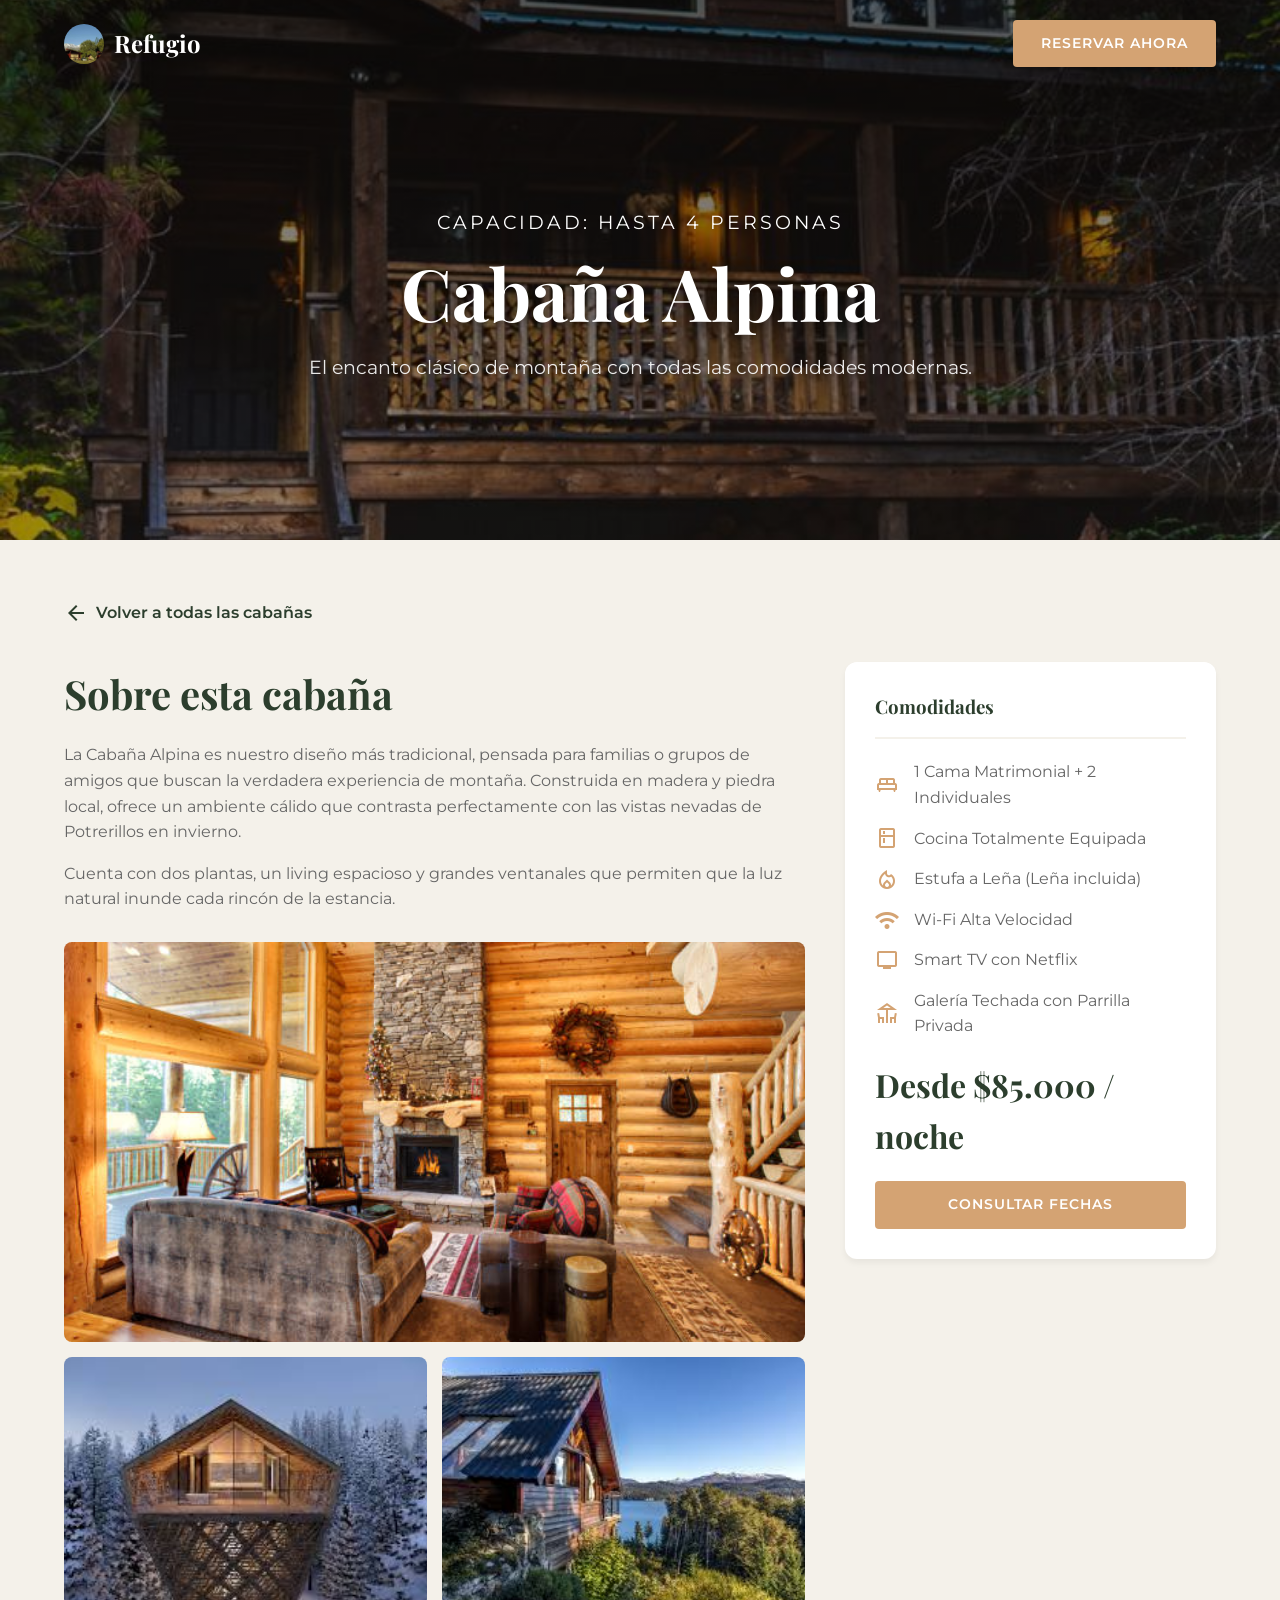
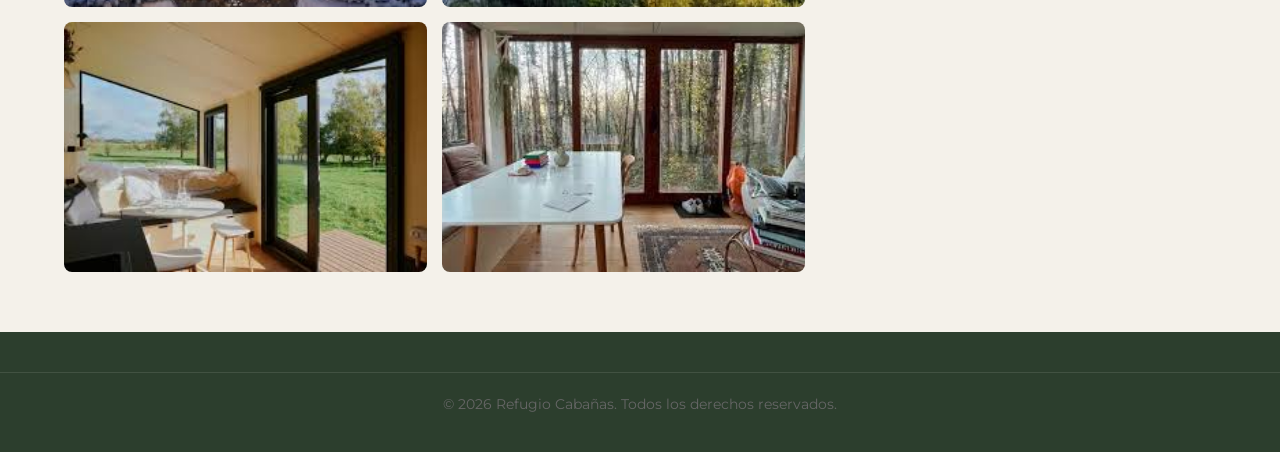
==== cabana-alpina.html @ 11d3a12a "Primer subida: Landing Page de Cabañas terminada" ====
<!DOCTYPE html>
<html lang="es">

<head>
    <meta charset="UTF-8">
    <meta name="viewport" content="width=device-width, initial-scale=1.0">
    <title>Cabaña Alpina | Refugio Cabañas</title>
    <!-- Google Fonts -->
    <link rel="preconnect" href="https://fonts.googleapis.com">
    <link rel="preconnect" href="https://fonts.gstatic.com" crossorigin>
    <link
        href="https://fonts.googleapis.com/css2?family=Montserrat:wght@300;400;500;600&family=Playfair+Display:ital,wght@0,400;0,600;0,700;1,400&display=swap"
        rel="stylesheet">
    <!-- Material Symbols -->
    <link rel="stylesheet"
        href="https://fonts.googleapis.com/css2?family=Material+Symbols+Outlined:opsz,wght,FILL,GRAD@24,400,0,0" />
    <link rel="stylesheet" href="style.css">
    <link rel="icon" href="img/cabaña.jpeg" type="image/jpeg">
    <link rel="stylesheet" href="details.css">
</head>

<body>
    <!-- Navbar (Simplified) -->
    <nav id="navbar" class="scrolled">
        <div class="nav-container">
            <a href="index.html" class="logo">
                <img src="img/cabaña.jpeg" alt="Logo Refugio" class="logo-img">
                <span>Refugio</span>
            </a>
            <div class="nav-actions">
                <a href="index.html#reserva" class="btn-primary">Reservar Ahora</a>
            </div>
        </div>
    </nav>

    <!-- Hero -->
    <header class="detail-hero hero-alpina">
        <div class="hero-content fade-in-up">
            <span class="hero-subtitle">Capacidad: Hasta 4 personas</span>
            <h1>Cabaña Alpina</h1>
            <p>El encanto clásico de montaña con todas las comodidades modernas.</p>
        </div>
    </header>

    <!-- Detail Content -->
    <section class="detail-content container">
        <div class="back-btn-container fade-in-up">
            <a href="index.html#cabanas" class="back-btn">
                <span class="material-symbols-outlined">arrow_back</span> Volver a todas las cabañas
            </a>
        </div>

        <div class="detail-grid">
            <!-- Left Column: Description & Gallery -->
            <div class="left-col slide-in-left">
                <h2>Sobre esta cabaña</h2>
                <p>La Cabaña Alpina es nuestro diseño más tradicional, pensada para familias o grupos de amigos que
                    buscan la verdadera experiencia de montaña. Construida en madera y piedra local, ofrece un ambiente
                    cálido que contrasta perfectamente con las vistas nevadas de Potrerillos en invierno.</p>
                <p>Cuenta con dos plantas, un living espacioso y grandes ventanales que permiten que la luz natural
                    inunde cada rincón de la estancia.</p>

                <div class="photo-gallery">
                    <img src="img/interior-comedor-eruopa.jpg" alt="Interior Alpina Living" class="main-img">
                    <img src="img/cabaña-exterior.jpeg" alt="Cabaña Exterior">
                    <img src="img/exterior.jpeg" alt="Exterior">
                    <img src="img/ventanal-cabaña.jpeg" alt="Ventanal">
                    <img src="img/ventanal-nuevo.jpeg" alt="Ventanal Nuevo">
                </div>
            </div>

            <!-- Right Column: Amenities & Booking -->
            <div class="right-col slide-in-right">
                <div class="amenities-list">
                    <h3>Comodidades</h3>

                    <div class="amenity-item">
                        <span class="material-symbols-outlined">king_bed</span>
                        <div>1 Cama Matrimonial + 2 Individuales</div>
                    </div>
                    <div class="amenity-item">
                        <span class="material-symbols-outlined">kitchen</span>
                        <div>Cocina Totalmente Equipada</div>
                    </div>
                    <div class="amenity-item">
                        <span class="material-symbols-outlined">local_fire_department</span>
                        <div>Estufa a Leña (Leña incluida)</div>
                    </div>
                    <div class="amenity-item">
                        <span class="material-symbols-outlined">wifi</span>
                        <div>Wi-Fi Alta Velocidad</div>
                    </div>
                    <div class="amenity-item">
                        <span class="material-symbols-outlined">tv</span>
                        <div>Smart TV con Netflix</div>
                    </div>
                    <div class="amenity-item">
                        <span class="material-symbols-outlined">deck</span>
                        <div>Galería Techada con Parrilla Privada</div>
                    </div>

                    <span class="price-tag">Desde $85.000 / noche</span>

                    <a href="index.html#reserva" class="btn-primary btn-block text-center"
                        style="margin-top: 20px;">Consultar Fechas</a>
                </div>
            </div>
        </div>
    </section>

    <!-- Footer -->
    <footer class="footer" style="padding-top: 40px;">
        <div class="footer-bottom">
            <p>&copy; 2026 Refugio Cabañas. Todos los derechos reservados.</p>
        </div>
    </footer>

    <script src="script.js"></script>
</body>

</html>
---- style.css ----
/* Custom Properties */
:root {
    --primary: #2C3E2D;
    /* Forest Green */
    --primary-light: #3A513B;
    --accent: #D4A373;
    /* Wood color */
    --accent-hover: #b88655;
    --bg-light: #FAFAFA;
    --bg-crema: #F4F1EA;
    --text-main: #333333;
    --text-muted: #666666;
    --white: #FFFFFF;

    --font-heading: 'Playfair Display', serif;
    --font-body: 'Montserrat', sans-serif;

    --shadow-sm: 0 4px 6px rgba(0, 0, 0, 0.05);
    --shadow-md: 0 10px 30px rgba(0, 0, 0, 0.1);
    --shadow-lg: 0 20px 40px rgba(0, 0, 0, 0.15);

    --transition: all 0.3s cubic-bezier(0.4, 0, 0.2, 1);
}

* {
    margin: 0;
    padding: 0;
    box-sizing: border-box;
}

html {
    scroll-behavior: smooth;
}

body {
    font-family: var(--font-body);
    color: var(--text-main);
    background-color: var(--bg-crema);
    line-height: 1.6;
    overflow-x: hidden;
}

/* Typography */
h1,
h2,
h3,
h4 {
    font-family: var(--font-heading);
    color: var(--primary);
    margin-bottom: 1rem;
}

h2 {
    font-size: 2.5rem;
}

p {
    margin-bottom: 1rem;
    color: var(--text-muted);
}

.section-subtitle {
    display: inline-block;
    color: var(--accent);
    text-transform: uppercase;
    letter-spacing: 2px;
    font-weight: 600;
    font-size: 0.85rem;
    margin-bottom: 0.5rem;
}

.text-center {
    text-align: center;
}

.relative {
    position: relative;
}

.z-10 {
    z-index: 10;
}

/* Buttons */
.btn-primary,
.btn-outline,
.btn-sm {
    display: inline-block;
    padding: 12px 28px;
    border-radius: 4px;
    text-decoration: none;
    font-weight: 600;
    text-transform: uppercase;
    letter-spacing: 1px;
    font-size: 0.9rem;
    transition: var(--transition);
    cursor: pointer;
    border: none;
}

.btn-primary {
    background-color: var(--accent);
    color: var(--white);
}

.btn-primary:hover {
    background-color: var(--accent-hover);
    transform: translateY(-2px);
    box-shadow: var(--shadow-md);
}

.btn-outline {
    background-color: transparent;
    border: 2px solid var(--white);
    color: var(--white);
}

.btn-outline:hover {
    background-color: var(--white);
    color: var(--primary);
}

.btn-sm {
    padding: 8px 20px;
    font-size: 0.8rem;
}

.btn-block {
    display: block;
    width: 100%;
}

/* Container */
.container {
    width: 90%;
    max-width: 1200px;
    margin: 0 auto;
}

.section-padding {
    padding: 100px 0;
}

.bg-light {
    background-color: var(--bg-light);
}

/* Navbar */
#navbar {
    position: fixed;
    top: 0;
    width: 100%;
    z-index: 1000;
    transition: var(--transition);
    background: transparent;
    padding: 20px 0;
}

#navbar.scrolled {
    background: rgba(44, 62, 45, 0.95);
    backdrop-filter: blur(10px);
    padding: 15px 0;
    box-shadow: var(--shadow-sm);
}

.nav-container {
    width: 90%;
    max-width: 1200px;
    margin: 0 auto;
    display: flex;
    justify-content: space-between;
    align-items: center;
}

.logo {
    display: flex;
    align-items: center;
    gap: 10px;
    color: var(--white);
    font-family: var(--font-heading);
    font-size: 1.5rem;
    font-weight: 700;
    text-decoration: none;
}

.logo-img {
    width: 40px;
    height: 40px;
    border-radius: 50%;
    object-fit: cover;
}

.nav-links {
    display: flex;
    list-style: none;
    gap: 30px;
}

.nav-links a {
    color: var(--white);
    text-decoration: none;
    font-weight: 500;
    font-size: 0.95rem;
    transition: var(--transition);
    position: relative;
}

.nav-links a::after {
    content: '';
    position: absolute;
    bottom: -5px;
    left: 0;
    width: 0%;
    height: 2px;
    background-color: var(--accent);
    transition: var(--transition);
}

.nav-links a:hover::after {
    width: 100%;
}

.nav-actions {
    display: flex;
    align-items: center;
    gap: 15px;
}

.mobile-menu-btn {
    display: none;
    background: transparent;
    border: none;
    color: var(--white);
    font-size: 2rem;
    cursor: pointer;
}

/* Hero Section */
.hero {
    position: relative;
    height: 100vh;
    display: flex;
    align-items: center;
    justify-content: center;
    text-align: center;
    background: url('https://images.unsplash.com/photo-1433086966358-54859d0ed716?auto=format&fit=crop&q=80&w=2070') center/cover no-repeat;
    background-attachment: fixed;
}

.hero-overlay {
    position: absolute;
    top: 0;
    left: 0;
    width: 100%;
    height: 100%;
    background: linear-gradient(to bottom, rgba(0, 0, 0, 0.6), rgba(0, 0, 0, 0.3));
}

.hero-content {
    position: relative;
    z-index: 1;
    color: var(--white);
    max-width: 800px;
    padding: 0 20px;
}

.hero-subtitle {
    display: block;
    font-family: var(--font-body);
    font-size: 1.2rem;
    letter-spacing: 3px;
    text-transform: uppercase;
    margin-bottom: 15px;
    animation: fadeInDown 1s ease;
}

.hero-content h1 {
    color: var(--white);
    font-size: 4.5rem;
    margin-bottom: 20px;
    line-height: 1.1;
    text-shadow: 0 4px 10px rgba(0, 0, 0, 0.3);
}

.hero-content p {
    color: rgba(255, 255, 255, 0.9);
    font-size: 1.2rem;
    margin-bottom: 30px;
}

.scroll-indicator {
    position: absolute;
    bottom: 30px;
    left: 50%;
    transform: translateX(-50%);
    color: var(--white);
    z-index: 10;
    animation: bounce 2s infinite;
}

/* Booking Bar */
.booking-section {
    position: relative;
    z-index: 20;
    margin-top: -60px;
    padding: 0 20px;
}

.booking-container {
    max-width: 1000px;
    margin: 0 auto;
    background: rgba(255, 255, 255, 0.95);
    backdrop-filter: blur(10px);
    border-radius: 12px;
    box-shadow: var(--shadow-lg);
    padding: 25px 35px;
}

.booking-form {
    display: grid;
    grid-template-columns: repeat(auto-fit, minmax(200px, 1fr));
    gap: 20px;
    align-items: flex-end;
}

.form-group {
    display: flex;
    flex-direction: column;
}

.form-group label {
    font-size: 0.85rem;
    font-weight: 600;
    color: var(--primary);
    margin-bottom: 8px;
    display: flex;
    align-items: center;
    gap: 5px;
}

.form-group label span {
    font-size: 16px;
    color: var(--accent);
}

.form-group input,
.form-group select {
    padding: 12px 15px;
    border: 1px solid #ddd;
    border-radius: 6px;
    font-family: var(--font-body);
    font-size: 1rem;
    transition: var(--transition);
}

.form-group input:focus,
.form-group select:focus {
    outline: none;
    border-color: var(--accent);
    box-shadow: 0 0 0 3px rgba(212, 163, 115, 0.2);
}

/* About Section */
.about-grid {
    display: grid;
    grid-template-columns: 1fr 1fr;
    gap: 60px;
    align-items: center;
}

.check-list {
    list-style: none;
    margin-top: 20px;
}

.check-list li {
    display: flex;
    align-items: center;
    gap: 10px;
    margin-bottom: 12px;
    font-weight: 500;
    color: var(--primary);
}

.check-list li span {
    color: var(--accent);
}

.about-image {
    position: relative;
}

.about-image img {
    width: 100%;
    border-radius: 12px;
    box-shadow: var(--shadow-md);
}

.experience-badge {
    position: absolute;
    bottom: -30px;
    left: -30px;
    background: var(--primary);
    color: var(--white);
    padding: 30px;
    border-radius: 50%;
    text-align: center;
    box-shadow: var(--shadow-lg);
    border: 8px solid var(--bg-crema);
}

.experience-badge .years {
    display: block;
    font-family: var(--font-heading);
    font-size: 2.5rem;
    font-weight: 700;
    line-height: 1;
    color: var(--accent);
}

.experience-badge .text {
    font-size: 0.8rem;
    text-transform: uppercase;
    letter-spacing: 1px;
}

/* Amenities Element */
.amenities-grid {
    display: grid;
    grid-template-columns: repeat(auto-fit, minmax(220px, 1fr));
    gap: 30px;
    margin-top: 50px;
}

.amenity-card {
    background: var(--white);
    padding: 40px 20px;
    border-radius: 12px;
    box-shadow: var(--shadow-sm);
    transition: var(--transition);
    border-bottom: 4px solid transparent;
}

.amenity-card:hover {
    transform: translateY(-10px);
    box-shadow: var(--shadow-md);
    border-bottom-color: var(--accent);
}

.icon-wrapper {
    width: 70px;
    height: 70px;
    background: rgba(212, 163, 115, 0.1);
    color: var(--accent);
    border-radius: 50%;
    display: flex;
    align-items: center;
    justify-content: center;
    margin: 0 auto 20px auto;
    transition: var(--transition);
}

.icon-wrapper span {
    font-size: 32px;
}

.amenity-card:hover .icon-wrapper {
    background: var(--accent);
    color: var(--white);
}

/* Gallery / Cabins */
.gallery-grid {
    display: grid;
    grid-template-columns: repeat(auto-fit, minmax(300px, 1fr));
    gap: 30px;
    margin-top: 50px;
}

.gallery-item {
    border-radius: 12px;
    overflow: hidden;
    position: relative;
    box-shadow: var(--shadow-md);
}

.image-wrapper {
    position: relative;
    height: 400px;
    overflow: hidden;
}

.image-wrapper img {
    width: 100%;
    height: 100%;
    object-fit: cover;
    object-position: center;
    transition: transform 0.6s ease;
    display: block;
}

.gallery-item:hover .image-wrapper img {
    transform: scale(1.1);
}

.overlay {
    position: absolute;
    inset: 0;
    background: linear-gradient(to top, rgba(0, 0, 0, 0.8) 0%, rgba(0, 0, 0, 0) 100%);
    display: flex;
    flex-direction: column;
    justify-content: flex-end;
    padding: 30px;
    color: var(--white);
    opacity: 0.9;
    transition: var(--transition);
}

.overlay h3 {
    color: var(--white);
    margin-bottom: 5px;
    transform: translateY(20px);
    transition: var(--transition);
}

.overlay span {
    font-size: 0.9rem;
    margin-bottom: 20px;
    transform: translateY(20px);
    opacity: 0;
    transition: var(--transition);
}

.overlay .btn-sm {
    align-self: flex-start;
    transform: translateY(20px);
    opacity: 0;
    border: 1px solid var(--accent);
    background: var(--accent);
    color: white;
}

.gallery-item:hover .overlay h3,
.gallery-item:hover .overlay span,
.gallery-item:hover .overlay .btn-sm {
    transform: translateY(0);
    opacity: 1;
}

/* Testimonials */
.testimonials-section {
    position: relative;
    background: url('https://images.unsplash.com/photo-1542718610-a1d656d1884c?q=80&w=2000&auto=format&fit=crop') center/cover fixed;
    color: var(--white);
}

.parallax-overlay {
    position: absolute;
    inset: 0;
    background: rgba(44, 62, 45, 0.85);
    /* Primary color overlay */
}

.testimonials-section h2 {
    color: var(--white);
    margin-bottom: 40px;
}

.testimonial {
    max-width: 800px;
    margin: 0 auto;
}

.stars {
    color: #FFD700;
    margin-bottom: 20px;
}

.stars span {
    font-size: 24px;
}

.quote {
    font-size: 1.5rem;
    font-style: italic;
    font-family: var(--font-heading);
    margin-bottom: 20px;
    color: white;
}

.author {
    font-weight: 600;
    letter-spacing: 1px;
    text-transform: uppercase;
    color: var(--accent);
}

/* Footer */
.footer {
    background-color: var(--primary);
    color: rgba(255, 255, 255, 0.7);
    padding: 80px 0 20px 0;
}

.footer-grid {
    display: grid;
    grid-template-columns: 2fr 1fr 1fr;
    gap: 40px;
    margin-bottom: 40px;
}

.footer h3,
.footer h4 {
    color: var(--white);
}

.footer-brand p {
    margin: 20px 0;
    max-width: 300px;
}

.social-links {
    display: flex;
    gap: 15px;
}

.social-links a {
    display: flex;
    align-items: center;
    justify-content: center;
    width: 40px;
    height: 40px;
    background: rgba(255, 255, 255, 0.1);
    color: var(--white);
    border-radius: 50%;
    text-decoration: none;
    transition: var(--transition);
}

.social-links a:hover {
    background: var(--accent);
    transform: translateY(-3px);
}

.footer-links ul,
.footer-contact ul {
    list-style: none;
}

.footer-links li,
.footer-contact li {
    margin-bottom: 12px;
}

.footer-links a {
    color: rgba(255, 255, 255, 0.7);
    text-decoration: none;
    transition: var(--transition);
}

.footer-links a:hover {
    color: var(--accent);
    padding-left: 5px;
}

.footer-contact li {
    display: flex;
    align-items: center;
    gap: 10px;
}

.footer-contact span {
    color: var(--accent);
}

.footer-bottom {
    text-align: center;
    padding-top: 20px;
    border-top: 1px solid rgba(255, 255, 255, 0.1);
    font-size: 0.9rem;
}

/* Animations */
@keyframes fadeInDown {
    from {
        opacity: 0;
        transform: translateY(-30px);
    }

    to {
        opacity: 1;
        transform: translateY(0);
    }
}

@keyframes bounce {

    0%,
    20%,
    50%,
    80%,
    100% {
        transform: translateY(0) translateX(-50%);
    }

    40% {
        transform: translateY(-20px) translateX(-50%);
    }

    60% {
        transform: translateY(-10px) translateX(-50%);
    }
}

/* Scroll Animation Classes */
.fade-in-up {
    opacity: 0;
    transform: translateY(40px);
    transition: opacity 0.8s ease, transform 0.8s ease;
}

.slide-in-left {
    opacity: 0;
    transform: translateX(-40px);
    transition: opacity 0.8s ease, transform 0.8s ease;
}

.slide-in-right {
    opacity: 0;
    transform: translateX(40px);
    transition: opacity 0.8s ease, transform 0.8s ease;
}

.is-visible {
    opacity: 1;
    transform: translate(0);
}

/* Responsive Design */
@media (max-width: 992px) {
    .hero-content h1 {
        font-size: 3.5rem;
    }

    .about-grid {
        grid-template-columns: 1fr;
    }

    .about-image {
        margin-top: 40px;
        padding-left: 30px;
    }

    .experience-badge {
        left: 0;
    }

    .footer-grid {
        grid-template-columns: 1fr 1fr;
    }
}

@media (max-width: 768px) {
    .nav-links {
        position: absolute;
        top: 100%;
        left: 0;
        width: 100%;
        background: var(--primary);
        flex-direction: column;
        gap: 0;
        max-height: 0;
        overflow: hidden;
        transition: max-height 0.4s ease;
    }

    .nav-links.active {
        max-height: 300px;
    }

    .nav-links li {
        text-align: center;
        padding: 15px 0;
        border-bottom: 1px solid rgba(255, 255, 255, 0.05);
    }

    .mobile-menu-btn {
        display: block;
    }

    .nav-actions .btn-primary {
        display: none;
    }

    .hero-content h1 {
        font-size: 2.8rem;
    }

    .booking-section {
        margin-top: -30px;
    }

    .footer-grid {
        grid-template-columns: 1fr;
    }
}
---- details.css ----
/* Specific styles for detail pages */
.detail-hero {
    height: 60vh;
    display: flex;
    align-items: center;
    justify-content: center;
    text-align: center;
    padding-top: 80px;
}

.hero-alpina {
    background: linear-gradient(to bottom, rgba(0, 0, 0, 0.6), rgba(0, 0, 0, 0.3)), url('img/cabaña-1.jpg') center/cover no-repeat;
    background-size: cover;
    background-position: center;
}

.hero-suite {
    background: linear-gradient(to bottom, rgba(0, 0, 0, 0.6), rgba(0, 0, 0, 0.3)), url('img/cabaña-dos.jpg') center/cover no-repeat;
    background-size: cover;
    background-position: center;
}

.hero-premium {
    background: linear-gradient(to bottom, rgba(0, 0, 0, 0.6), rgba(0, 0, 0, 0.3)), url('img/cabaña-tres.jpg') center/cover no-repeat;
    background-size: cover;
    background-position: center;
}

.detail-content {
    padding: 60px 0;
}

.back-btn-container {
    margin-bottom: 30px;
}

.back-btn {
    display: inline-flex;
    align-items: center;
    gap: 8px;
    color: var(--primary);
    text-decoration: none;
    font-weight: 600;
    transition: var(--transition);
}

.back-btn:hover {
    color: var(--accent);
    transform: translateX(-5px);
}

.detail-grid {
    display: grid;
    grid-template-columns: 2fr 1fr;
    gap: 40px;
}

.photo-gallery {
    display: grid;
    grid-template-columns: 1fr 1fr;
    gap: 15px;
    margin-top: 30px;
}

.photo-gallery img {
    width: 100%;
    height: 250px;
    object-fit: cover;
    object-position: center;
    border-radius: 8px;
    transition: var(--transition);
    display: block;
}

.photo-gallery img.main-img {
    grid-column: 1 / -1;
    height: 400px;
}

.photo-gallery img:hover {
    transform: scale(1.02);
    box-shadow: var(--shadow-md);
}

.amenities-list {
    background: var(--white);
    padding: 30px;
    border-radius: 12px;
    box-shadow: var(--shadow-sm);
    position: sticky;
    top: 100px;
}

.amenities-list h3 {
    border-bottom: 2px solid var(--bg-crema);
    padding-bottom: 15px;
    margin-bottom: 20px;
}

.amenity-item {
    display: flex;
    align-items: center;
    gap: 15px;
    margin-bottom: 15px;
    color: var(--text-muted);
}

.amenity-item span {
    color: var(--accent);
}

.price-tag {
    font-size: 2rem;
    color: var(--primary);
    font-family: var(--font-heading);
    font-weight: 700;
    margin: 20px 0;
    display: block;
}

@media (max-width: 768px) {
    .detail-grid {
        grid-template-columns: 1fr;
    }

    .photo-gallery {
        grid-template-columns: 1fr;
    }

    .photo-gallery img.main-img {
        height: 250px;
    }
}
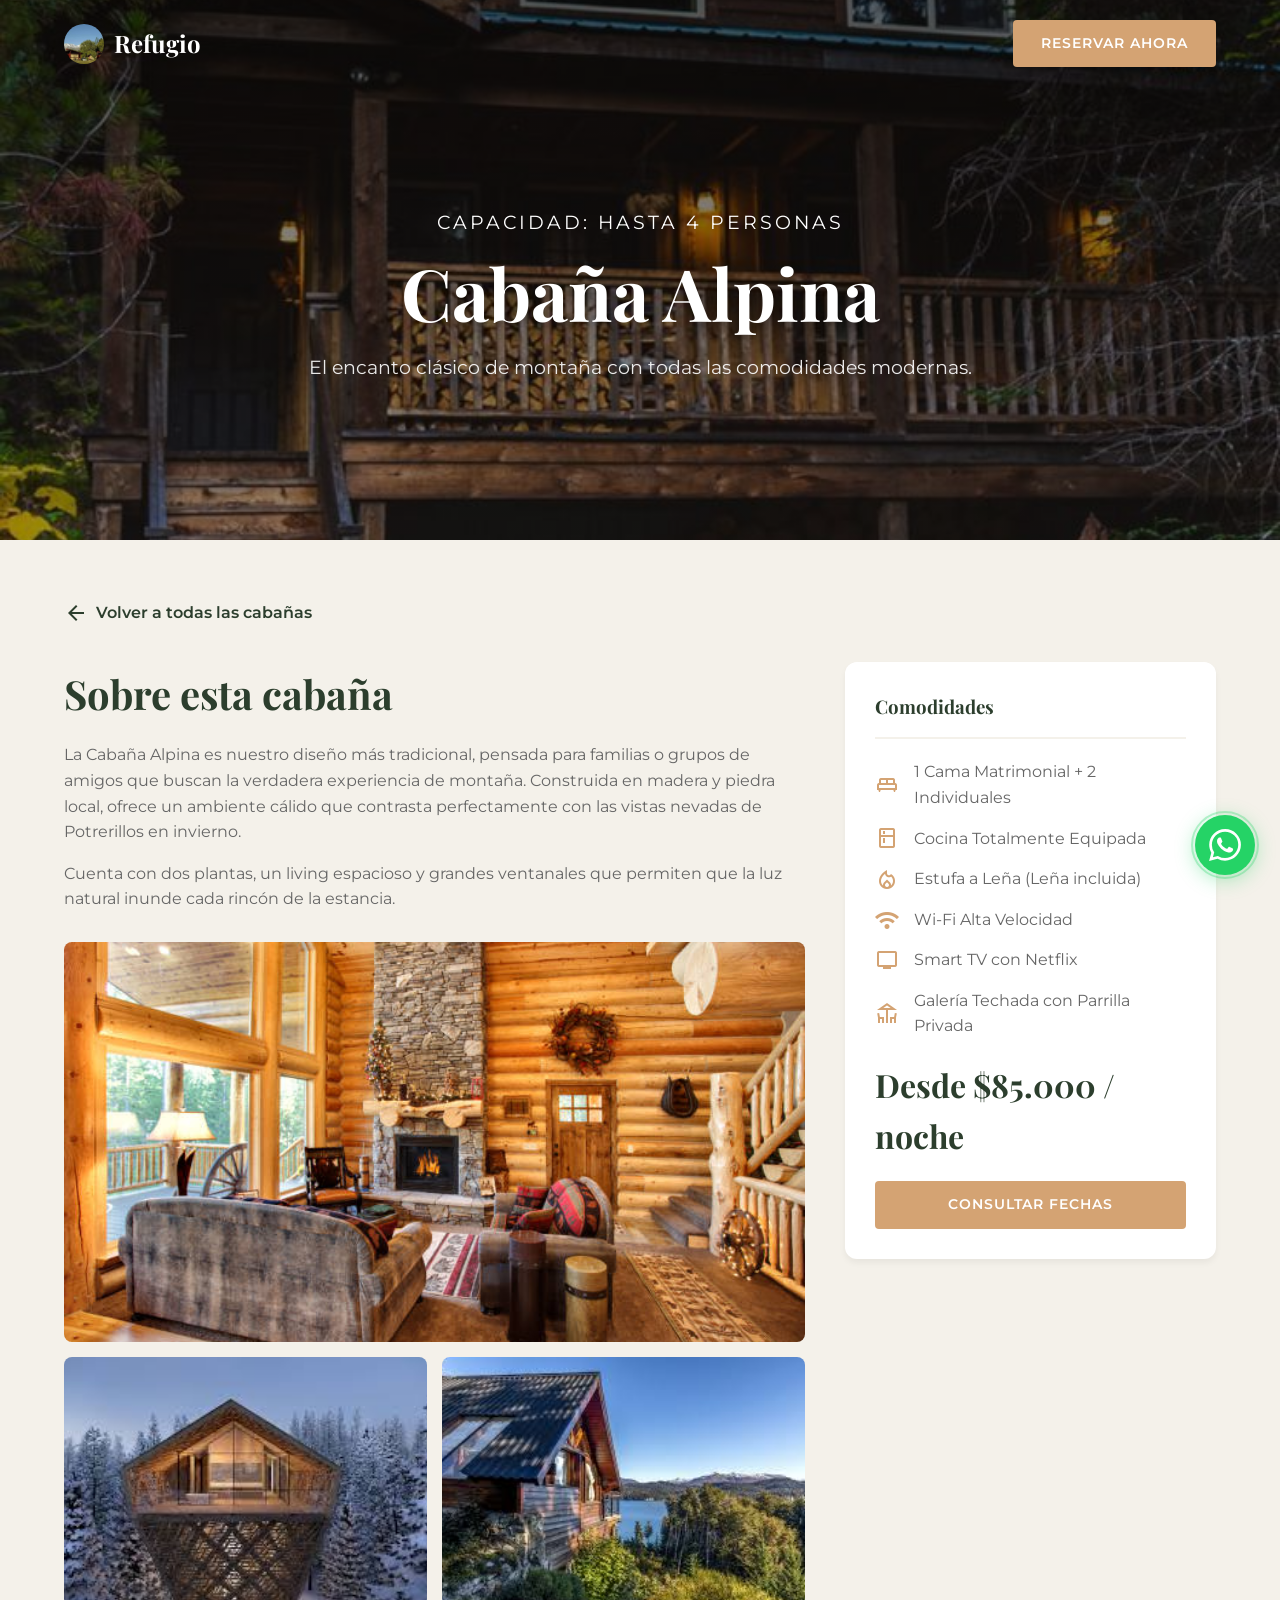
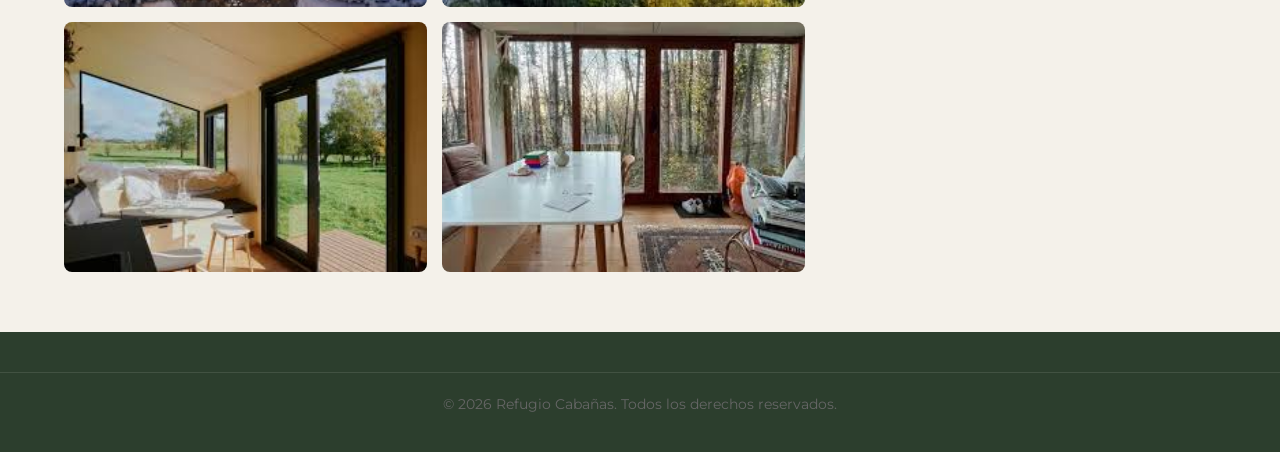
==== commit ce734d69: "Actualizando cambios" ====
--- a/cabana-alpina.html
+++ b/cabana-alpina.html
@@ -4,7 +4,9 @@
 <head>
     <meta charset="UTF-8">
     <meta name="viewport" content="width=device-width, initial-scale=1.0">
-    <title>Cabaña Alpina | Refugio Cabañas</title>
+    <title>Cabaña Alpina | Refugio Cabañas - Potrerillos, Mendoza</title>
+    <meta name="description"
+        content="Cabaña Alpina en Potrerillos, Mendoza. Hasta 4 personas, estufa a leña, cocina equipada y galería con parrilla. Desde $85.000/noche.">
     <!-- Google Fonts -->
     <link rel="preconnect" href="https://fonts.googleapis.com">
     <link rel="preconnect" href="https://fonts.gstatic.com" crossorigin>
@@ -61,11 +63,12 @@
                     inunde cada rincón de la estancia.</p>
 
                 <div class="photo-gallery">
-                    <img src="img/interior-comedor-eruopa.jpg" alt="Interior Alpina Living" class="main-img">
-                    <img src="img/cabaña-exterior.jpeg" alt="Cabaña Exterior">
-                    <img src="img/exterior.jpeg" alt="Exterior">
-                    <img src="img/ventanal-cabaña.jpeg" alt="Ventanal">
-                    <img src="img/ventanal-nuevo.jpeg" alt="Ventanal Nuevo">
+                    <img src="img/interior-comedor-eruopa.jpg" alt="Interior Alpina Living" class="main-img"
+                        loading="lazy">
+                    <img src="img/cabaña-exterior.jpeg" alt="Cabaña Exterior" loading="lazy">
+                    <img src="img/exterior.jpeg" alt="Exterior" loading="lazy">
+                    <img src="img/ventanal-cabaña.jpeg" alt="Ventanal" loading="lazy">
+                    <img src="img/ventanal-nuevo.jpeg" alt="Ventanal Nuevo" loading="lazy">
                 </div>
             </div>
 
@@ -115,6 +118,16 @@
         </div>
     </footer>
 
+    <!-- Floating WhatsApp Button -->
+    <a href="https://wa.me/5492613433108?text=¡Hola!%20Me%20interesa%20la%20Cabaña%20Alpina.%20🏔️"
+        class="whatsapp-float visible" target="_blank" rel="noopener noreferrer" aria-label="Chat por WhatsApp">
+        <svg viewBox="0 0 24 24" width="32" height="32" fill="currentColor">
+            <path
+                d="M17.472 14.382c-.297-.149-1.758-.867-2.03-.967-.273-.099-.471-.148-.67.15-.197.297-.767.966-.94 1.164-.173.199-.347.223-.644.075-.297-.15-1.255-.463-2.39-1.475-.883-.788-1.48-1.761-1.653-2.059-.173-.297-.018-.458.13-.606.134-.133.298-.347.446-.52.149-.174.198-.298.298-.497.099-.198.05-.371-.025-.52-.075-.149-.669-1.612-.916-2.207-.242-.579-.487-.5-.669-.51-.173-.008-.371-.01-.57-.01-.198 0-.52.074-.792.372-.272.297-1.04 1.016-1.04 2.479 0 1.462 1.065 2.875 1.213 3.074.149.198 2.096 3.2 5.077 4.487.709.306 1.262.489 1.694.625.712.227 1.36.195 1.871.118.571-.085 1.758-.719 2.006-1.413.248-.694.248-1.289.173-1.413-.074-.124-.272-.198-.57-.347m-5.421 7.403h-.004a9.87 9.87 0 01-5.031-1.378l-.361-.214-3.741.982.998-3.648-.235-.374a9.86 9.86 0 01-1.51-5.26c.001-5.45 4.436-9.884 9.888-9.884 2.64 0 5.122 1.03 6.988 2.898a9.825 9.825 0 012.893 6.994c-.003 5.45-4.437 9.884-9.885 9.884m8.413-18.297A11.815 11.815 0 0012.05 0C5.495 0 .16 5.335.157 11.892c0 2.096.547 4.142 1.588 5.945L.057 24l6.305-1.654a11.882 11.882 0 005.683 1.448h.005c6.554 0 11.89-5.335 11.893-11.893a11.821 11.821 0 00-3.48-8.413z">
+            </path>
+        </svg>
+    </a>
+
     <script src="script.js"></script>
 </body>
 
--- a/style.css
+++ b/style.css
@@ -69,6 +69,12 @@
     margin-bottom: 0.5rem;
 }
 
+.section-description {
+    max-width: 650px;
+    margin: 0 auto 1rem auto;
+    font-size: 1.05rem;
+}
+
 .text-center {
     text-align: center;
 }
@@ -243,7 +249,7 @@
     align-items: center;
     justify-content: center;
     text-align: center;
-    background: url('https://images.unsplash.com/photo-1433086966358-54859d0ed716?auto=format&fit=crop&q=80&w=2070') center/cover no-repeat;
+    background: url('https://images.unsplash.com/photo-1449844908441-8829872d2607?auto=format&fit=crop&q=80&w=2070') center/cover no-repeat;
     background-attachment: fixed;
 }
 
@@ -525,10 +531,18 @@
 
 .overlay span {
     font-size: 0.9rem;
-    margin-bottom: 20px;
+    margin-bottom: 8px;
     transform: translateY(20px);
     opacity: 0;
     transition: var(--transition);
+}
+
+.overlay .price-preview {
+    font-family: var(--font-heading);
+    font-weight: 700;
+    font-size: 1.15rem;
+    color: var(--accent);
+    margin-bottom: 15px;
 }
 
 .overlay .btn-sm {
@@ -547,7 +561,83 @@
     opacity: 1;
 }
 
-/* Testimonials */
+/* ================================
+   Activities Section
+   ================================ */
+.activities-grid {
+    display: grid;
+    grid-template-columns: repeat(auto-fit, minmax(260px, 1fr));
+    gap: 30px;
+    margin-top: 50px;
+}
+
+.activity-card {
+    background: var(--white);
+    border-radius: 16px;
+    overflow: hidden;
+    box-shadow: var(--shadow-sm);
+    transition: var(--transition);
+}
+
+.activity-card:hover {
+    transform: translateY(-8px);
+    box-shadow: var(--shadow-lg);
+}
+
+.activity-img {
+    position: relative;
+    height: 200px;
+    overflow: hidden;
+}
+
+.activity-img img {
+    width: 100%;
+    height: 100%;
+    object-fit: cover;
+    transition: transform 0.6s ease;
+}
+
+.activity-card:hover .activity-img img {
+    transform: scale(1.1);
+}
+
+.activity-icon {
+    position: absolute;
+    bottom: -22px;
+    right: 20px;
+    width: 44px;
+    height: 44px;
+    background: var(--accent);
+    color: var(--white);
+    border-radius: 50%;
+    display: flex;
+    align-items: center;
+    justify-content: center;
+    box-shadow: var(--shadow-md);
+    z-index: 2;
+}
+
+.activity-icon span {
+    font-size: 22px;
+}
+
+.activity-info {
+    padding: 30px 20px 20px;
+}
+
+.activity-info h3 {
+    font-size: 1.2rem;
+    margin-bottom: 8px;
+}
+
+.activity-info p {
+    font-size: 0.9rem;
+    margin-bottom: 0;
+}
+
+/* ================================
+   Testimonials
+   ================================ */
 .testimonials-section {
     position: relative;
     background: url('https://images.unsplash.com/photo-1542718610-a1d656d1884c?q=80&w=2000&auto=format&fit=crop') center/cover fixed;
@@ -558,7 +648,6 @@
     position: absolute;
     inset: 0;
     background: rgba(44, 62, 45, 0.85);
-    /* Primary color overlay */
 }
 
 .testimonials-section h2 {
@@ -566,9 +655,33 @@
     margin-bottom: 40px;
 }
 
-.testimonial {
+/* Slider */
+.testimonial-slider {
+    position: relative;
     max-width: 800px;
     margin: 0 auto;
+    min-height: 200px;
+}
+
+.testimonial {
+    display: none;
+    animation: fadeIn 0.6s ease;
+}
+
+.testimonial.active {
+    display: block;
+}
+
+@keyframes fadeIn {
+    from {
+        opacity: 0;
+        transform: translateY(15px);
+    }
+
+    to {
+        opacity: 1;
+        transform: translateY(0);
+    }
 }
 
 .stars {
@@ -578,6 +691,10 @@
 
 .stars span {
     font-size: 24px;
+}
+
+.stars span.filled {
+    font-variation-settings: 'FILL' 1;
 }
 
 .quote {
@@ -595,7 +712,171 @@
     color: var(--accent);
 }
 
-/* Footer */
+/* Slider Controls */
+.slider-controls {
+    display: flex;
+    align-items: center;
+    justify-content: center;
+    gap: 15px;
+    margin-top: 30px;
+    position: relative;
+    z-index: 10;
+}
+
+.slider-btn {
+    width: 44px;
+    height: 44px;
+    border-radius: 50%;
+    border: 2px solid rgba(255, 255, 255, 0.3);
+    background: transparent;
+    color: var(--white);
+    cursor: pointer;
+    transition: var(--transition);
+    display: flex;
+    align-items: center;
+    justify-content: center;
+}
+
+.slider-btn:hover {
+    background: var(--accent);
+    border-color: var(--accent);
+}
+
+.slider-dots {
+    display: flex;
+    gap: 8px;
+}
+
+.slider-dot {
+    width: 10px;
+    height: 10px;
+    border-radius: 50%;
+    background: rgba(255, 255, 255, 0.3);
+    border: none;
+    cursor: pointer;
+    transition: var(--transition);
+}
+
+.slider-dot.active {
+    background: var(--accent);
+    transform: scale(1.3);
+}
+
+/* ================================
+   FAQ Section
+   ================================ */
+.faq-section {
+    background: var(--bg-crema);
+}
+
+.faq-grid {
+    max-width: 800px;
+    margin: 40px auto 0;
+}
+
+.faq-item {
+    border-bottom: 1px solid rgba(44, 62, 45, 0.1);
+}
+
+.faq-question {
+    width: 100%;
+    display: flex;
+    justify-content: space-between;
+    align-items: center;
+    padding: 22px 0;
+    background: none;
+    border: none;
+    cursor: pointer;
+    font-family: var(--font-body);
+    font-size: 1.05rem;
+    font-weight: 600;
+    color: var(--primary);
+    text-align: left;
+    transition: var(--transition);
+}
+
+.faq-question:hover {
+    color: var(--accent);
+}
+
+.faq-icon {
+    transition: transform 0.3s ease;
+    color: var(--accent);
+    flex-shrink: 0;
+    margin-left: 15px;
+}
+
+.faq-item.active .faq-icon {
+    transform: rotate(180deg);
+}
+
+.faq-answer {
+    max-height: 0;
+    overflow: hidden;
+    transition: max-height 0.4s ease, padding 0.4s ease;
+}
+
+.faq-item.active .faq-answer {
+    max-height: 200px;
+    padding-bottom: 20px;
+}
+
+.faq-answer p {
+    font-size: 0.95rem;
+    line-height: 1.7;
+}
+
+/* ================================
+   Map Section
+   ================================ */
+.map-section {
+    position: relative;
+    height: 500px;
+    overflow: hidden;
+}
+
+.map-container {
+    position: absolute;
+    inset: 0;
+}
+
+.map-container iframe {
+    display: block;
+}
+
+.map-content-overlay {
+    position: absolute;
+    top: 0;
+    left: 0;
+    width: 100%;
+    height: 100%;
+    z-index: 10;
+    display: flex;
+    align-items: center;
+    pointer-events: none;
+}
+
+.map-info {
+    background: rgba(255, 255, 255, 0.95);
+    backdrop-filter: blur(10px);
+    padding: 40px;
+    border-radius: 16px;
+    box-shadow: var(--shadow-lg);
+    max-width: 380px;
+    pointer-events: auto;
+}
+
+.map-info h2 {
+    margin-bottom: 0.5rem;
+}
+
+.map-info p {
+    margin-bottom: 20px;
+}
+
+/* ================================
+   Footer
+   ================================ */
 .footer {
     background-color: var(--primary);
     color: rgba(255, 255, 255, 0.7);
@@ -604,7 +885,7 @@
 
 .footer-grid {
     display: grid;
-    grid-template-columns: 2fr 1fr 1fr;
+    grid-template-columns: 2fr 1fr 1fr 1.5fr;
     gap: 40px;
     margin-bottom: 40px;
 }
@@ -671,6 +952,50 @@
 
 .footer-contact span {
     color: var(--accent);
+}
+
+/* Newsletter */
+.footer-newsletter p {
+    margin-top: 10px;
+    font-size: 0.9rem;
+}
+
+.newsletter-form {
+    display: flex;
+    margin-top: 15px;
+    border-radius: 6px;
+    overflow: hidden;
+    box-shadow: 0 2px 10px rgba(0, 0, 0, 0.2);
+}
+
+.newsletter-form input {
+    flex: 1;
+    padding: 12px 15px;
+    border: none;
+    font-family: var(--font-body);
+    font-size: 0.9rem;
+    outline: none;
+    background: rgba(255, 255, 255, 0.1);
+    color: var(--white);
+}
+
+.newsletter-form input::placeholder {
+    color: rgba(255, 255, 255, 0.5);
+}
+
+.newsletter-form button {
+    padding: 12px 18px;
+    background: var(--accent);
+    border: none;
+    color: var(--white);
+    cursor: pointer;
+    transition: var(--transition);
+    display: flex;
+    align-items: center;
+}
+
+.newsletter-form button:hover {
+    background: var(--accent-hover);
 }
 
 .footer-bottom {
@@ -680,7 +1005,153 @@
     font-size: 0.9rem;
 }
 
-/* Animations */
+/* ================================
+   Floating WhatsApp Button
+   ================================ */
+.whatsapp-float {
+    position: fixed;
+    bottom: 25px;
+    right: 25px;
+    z-index: 999;
+    width: 60px;
+    height: 60px;
+    background: #25D366;
+    color: var(--white);
+    border-radius: 50%;
+    display: flex;
+    align-items: center;
+    justify-content: center;
+    box-shadow: 0 4px 20px rgba(37, 211, 102, 0.4);
+    transition: var(--transition);
+    text-decoration: none;
+    opacity: 0;
+    transform: scale(0.5);
+}
+
+.whatsapp-float.visible {
+    opacity: 1;
+    transform: scale(1);
+}
+
+.whatsapp-float:hover {
+    transform: scale(1.1);
+    box-shadow: 0 6px 30px rgba(37, 211, 102, 0.5);
+}
+
+.whatsapp-float::before {
+    content: '';
+    position: absolute;
+    inset: -4px;
+    border-radius: 50%;
+    border: 2px solid rgba(37, 211, 102, 0.3);
+    animation: whatsappPulse 2s infinite;
+}
+
+@keyframes whatsappPulse {
+    0% {
+        transform: scale(1);
+        opacity: 1;
+    }
+
+    100% {
+        transform: scale(1.4);
+        opacity: 0;
+    }
+}
+
+/* ================================
+   Back to Top Button
+   ================================ */
+.back-to-top {
+    position: fixed;
+    bottom: 100px;
+    right: 30px;
+    z-index: 998;
+    width: 46px;
+    height: 46px;
+    border-radius: 50%;
+    background: var(--primary);
+    color: var(--white);
+    border: none;
+    cursor: pointer;
+    display: flex;
+    align-items: center;
+    justify-content: center;
+    box-shadow: var(--shadow-md);
+    transition: var(--transition);
+    opacity: 0;
+    visibility: hidden;
+    transform: translateY(20px);
+}
+
+.back-to-top.visible {
+    opacity: 1;
+    visibility: visible;
+    transform: translateY(0);
+}
+
+.back-to-top:hover {
+    background: var(--accent);
+    transform: translateY(-3px);
+}
+
+/* ================================
+   Lightbox (for detail pages)
+   ================================ */
+.lightbox-overlay {
+    position: fixed;
+    inset: 0;
+    background: rgba(0, 0, 0, 0.92);
+    z-index: 2000;
+    display: flex;
+    align-items: center;
+    justify-content: center;
+    opacity: 0;
+    visibility: hidden;
+    transition: opacity 0.3s ease, visibility 0.3s ease;
+    cursor: zoom-out;
+}
+
+.lightbox-overlay.active {
+    opacity: 1;
+    visibility: visible;
+}
+
+.lightbox-overlay img {
+    max-width: 90vw;
+    max-height: 90vh;
+    border-radius: 8px;
+    box-shadow: 0 20px 60px rgba(0, 0, 0, 0.5);
+    transform: scale(0.9);
+    transition: transform 0.3s ease;
+    cursor: default;
+}
+
+.lightbox-overlay.active img {
+    transform: scale(1);
+}
+
+.lightbox-close {
+    position: absolute;
+    top: 20px;
+    right: 30px;
+    background: transparent;
+    border: none;
+    color: var(--white);
+    font-size: 36px;
+    cursor: pointer;
+    transition: var(--transition);
+    z-index: 2001;
+}
+
+.lightbox-close:hover {
+    color: var(--accent);
+    transform: rotate(90deg);
+}
+
+/* ================================
+   Animations
+   ================================ */
 @keyframes fadeInDown {
     from {
         opacity: 0;
@@ -736,7 +1207,9 @@
     transform: translate(0);
 }
 
-/* Responsive Design */
+/* ================================
+   Responsive Design
+   ================================ */
 @media (max-width: 992px) {
     .hero-content h1 {
         font-size: 3.5rem;
@@ -757,6 +1230,25 @@
 
     .footer-grid {
         grid-template-columns: 1fr 1fr;
+    }
+
+    .map-section {
+        height: auto;
+    }
+
+    .map-content-overlay {
+        position: relative;
+        padding: 40px 0;
+        background: var(--bg-crema);
+    }
+
+    .map-info {
+        max-width: 100%;
+    }
+
+    .map-container {
+        position: relative;
+        height: 350px;
     }
 }
 
@@ -775,7 +1267,7 @@
     }
 
     .nav-links.active {
-        max-height: 300px;
+        max-height: 350px;
     }
 
     .nav-links li {
@@ -803,4 +1295,44 @@
     .footer-grid {
         grid-template-columns: 1fr;
     }
+
+    h2 {
+        font-size: 2rem;
+    }
+
+    .quote {
+        font-size: 1.2rem;
+    }
+
+    .slider-controls {
+        margin-top: 25px;
+    }
+
+    .activities-grid {
+        grid-template-columns: 1fr 1fr;
+    }
+
+    .whatsapp-float {
+        bottom: 20px;
+        right: 20px;
+        width: 55px;
+        height: 55px;
+    }
+
+    .back-to-top {
+        bottom: 85px;
+        right: 22px;
+        width: 40px;
+        height: 40px;
+    }
+}
+
+@media (max-width: 480px) {
+    .activities-grid {
+        grid-template-columns: 1fr;
+    }
+
+    .hero-content h1 {
+        font-size: 2.2rem;
+    }
 }
